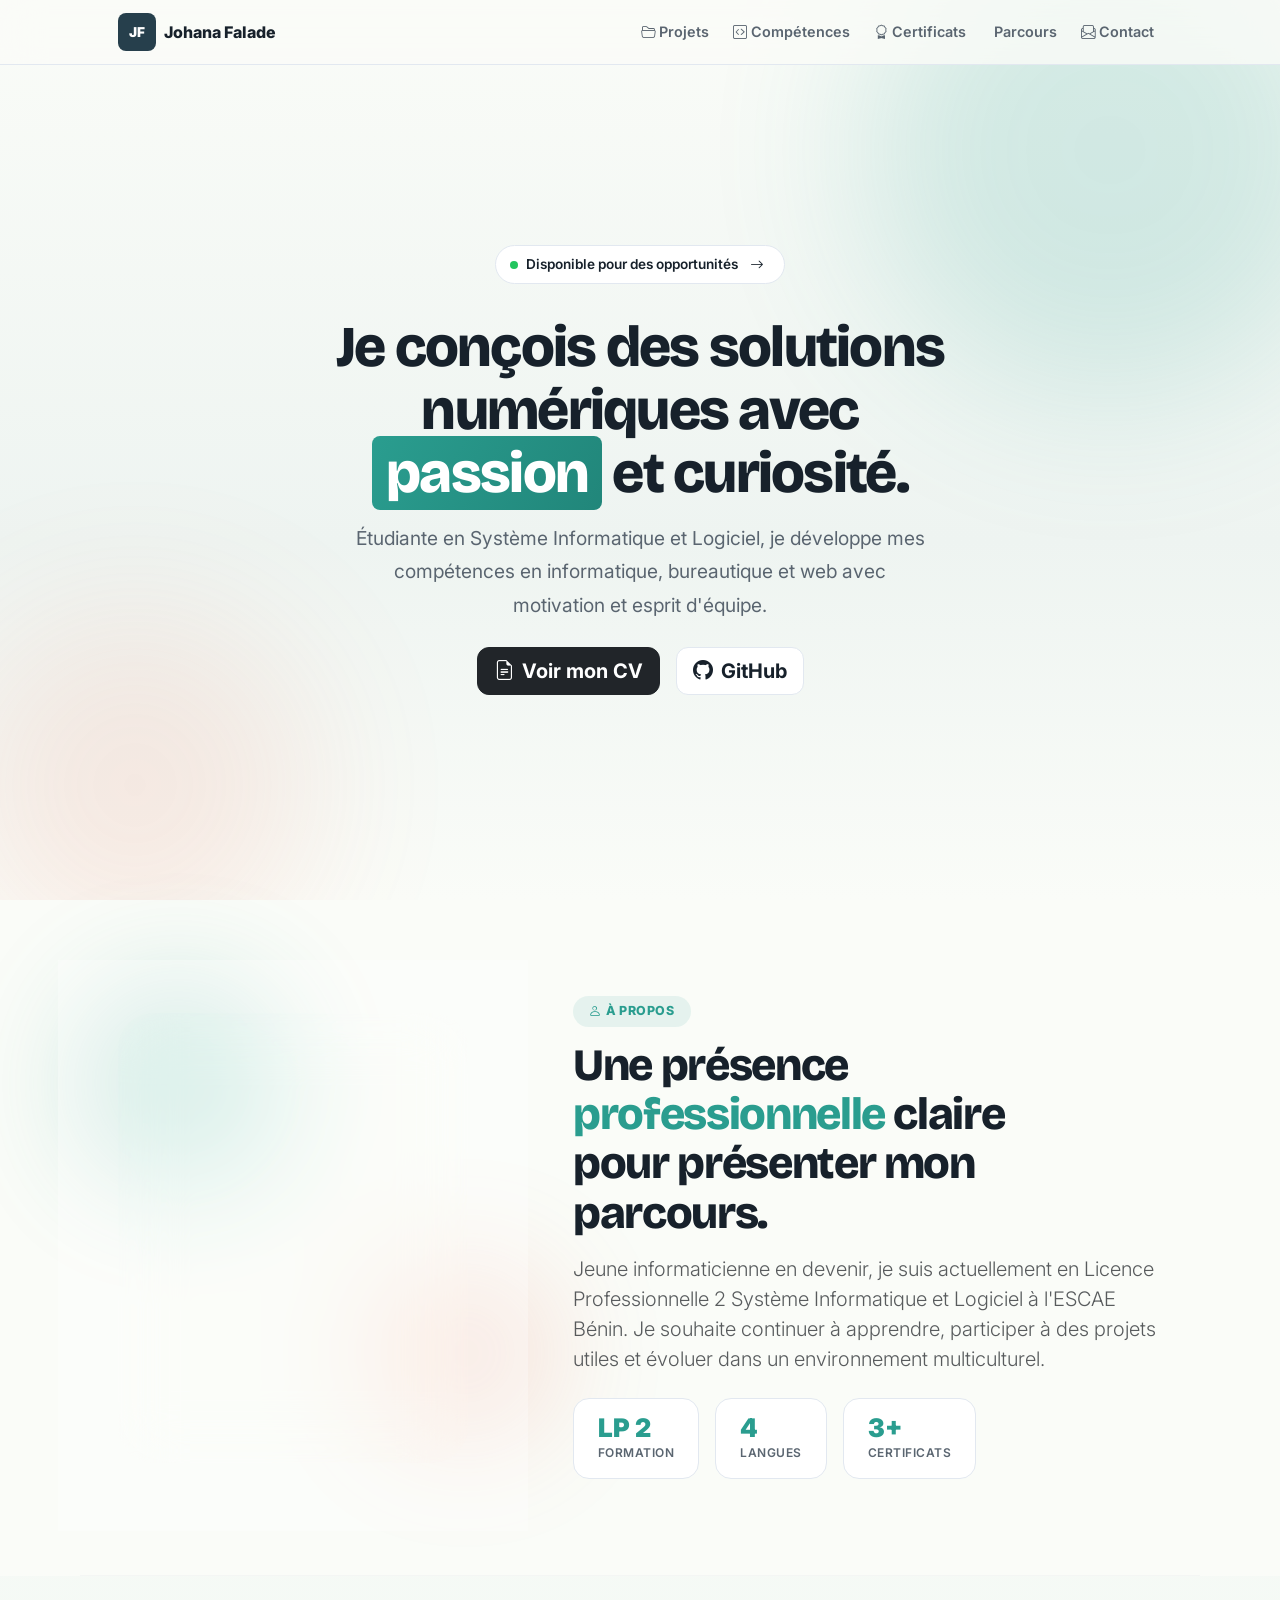
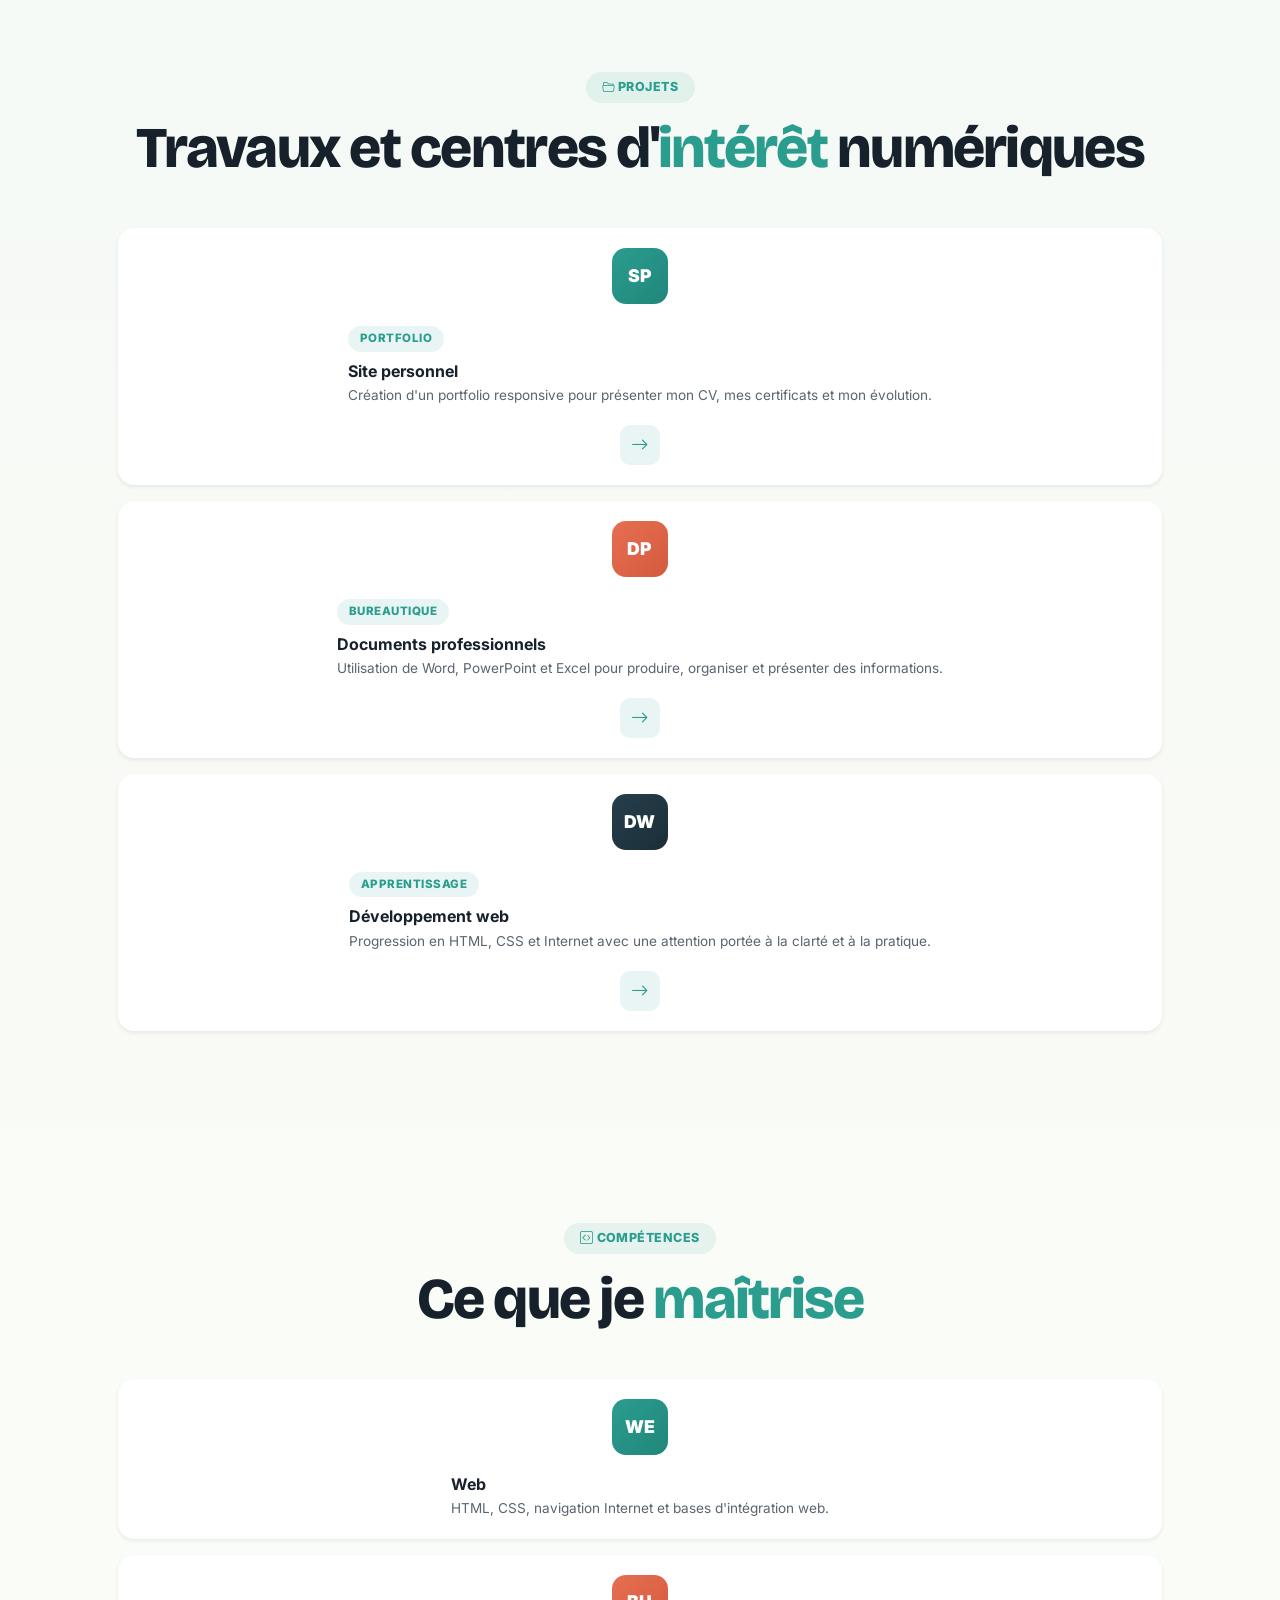
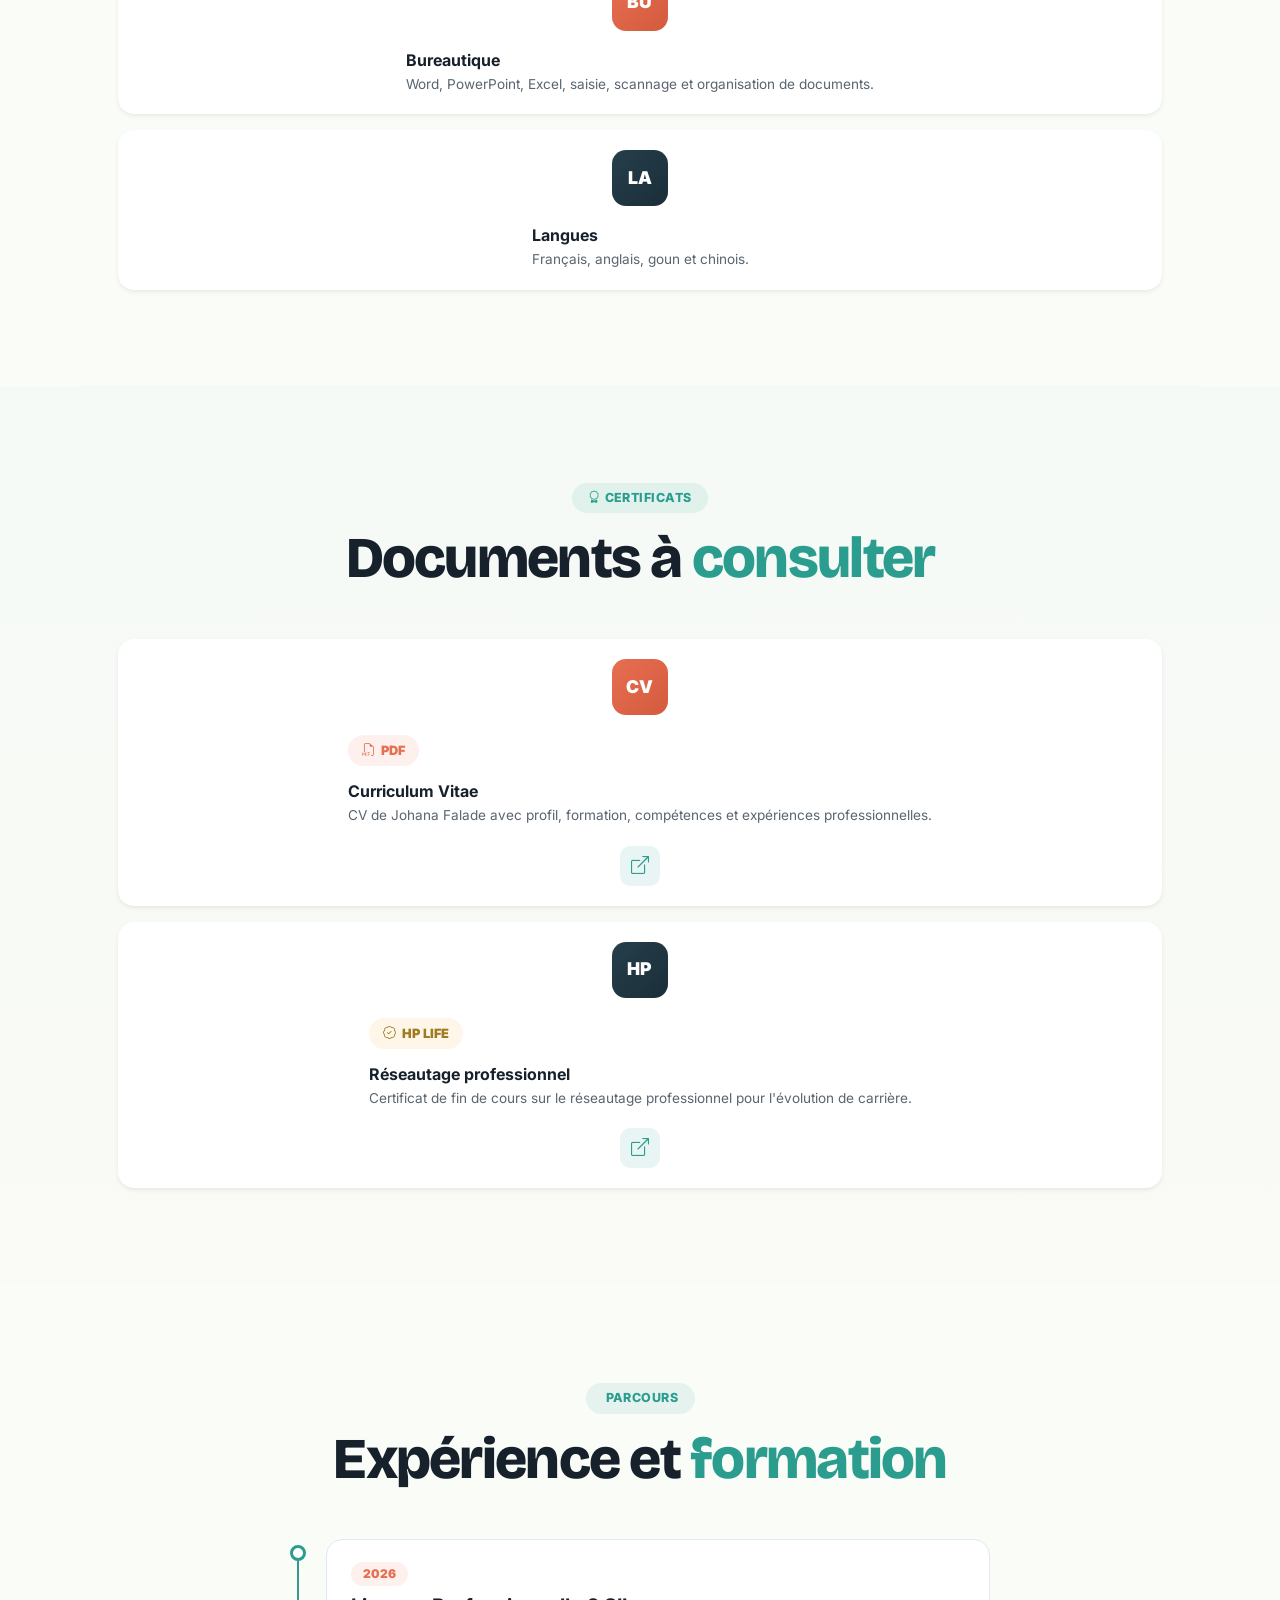
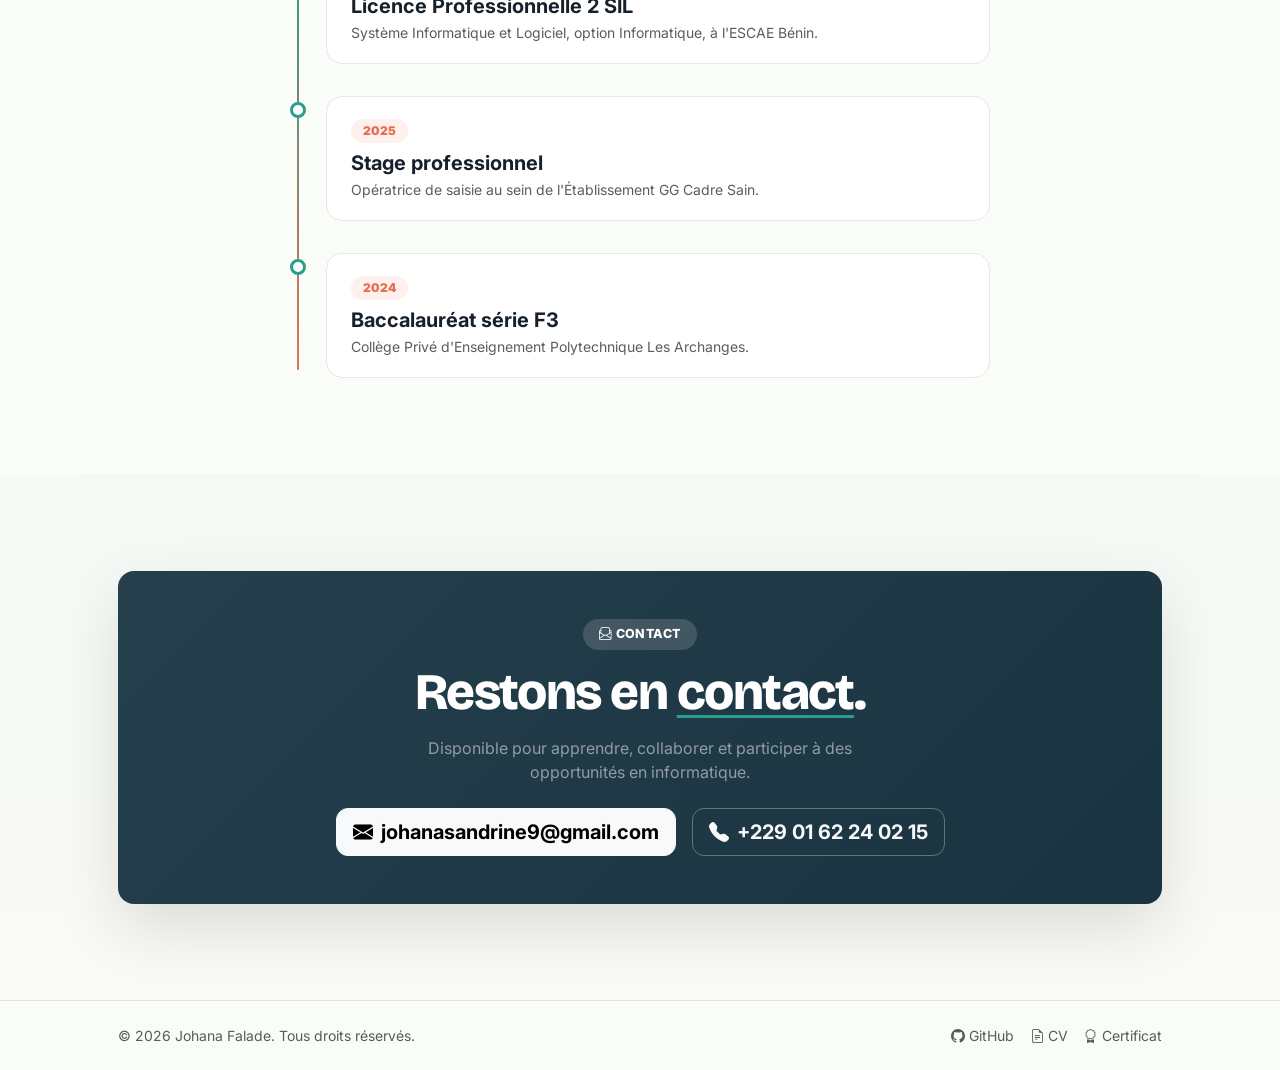
==== index.html @ c8b71f23 "Première version" ====
<!doctype html>
<html lang="fr" data-bs-theme="light">
  <head>
    <meta charset="utf-8" />
    <meta name="viewport" content="width=device-width, initial-scale=1" />
    <title>Portfolio — Johana Falade</title>
    <meta name="description" content="Portfolio de Johana Falade : CV, certificats, compétences et parcours en informatique." />
    <meta name="theme-color" content="#fafcf8" />
    <meta property="og:title" content="Portfolio — Johana Falade" />
    <meta property="og:description" content="Étudiante en Système Informatique et Logiciel." />
    <meta property="og:type" content="website" />

    <link rel="preconnect" href="https://fonts.googleapis.com" />
    <link rel="preconnect" href="https://fonts.gstatic.com" crossorigin />
    <link href="https://fonts.googleapis.com/css2?family=Bricolage+Grotesque:opsz,wght@12..96,400;12..96,700;12..96,800&display=swap" rel="stylesheet" />
    <link href="https://fonts.googleapis.com/css2?family=Inter:wght@400;500;600;700;800;900&display=swap" rel="stylesheet" />

    <link href="https://cdn.jsdelivr.net/npm/bootstrap@5.3.3/dist/css/bootstrap.min.css" rel="stylesheet" />
    <link href="https://cdn.jsdelivr.net/npm/bootstrap-icons@1.11.3/font/bootstrap-icons.min.css" rel="stylesheet" />

    <link rel="stylesheet" href="./styles.css" />
  </head>
  <body>

    <a href="#main-content" class="visually-hidden-focusable">Aller au contenu principal</a>

    <!-- NAVBAR -->
    <nav class="navbar navbar-expand-lg fixed-top js-header" id="siteNav">
      <div class="container px-4 px-lg-5">
        <a class="navbar-brand fw-800 d-flex align-items-center gap-2" href="#">
          <span class="jf-logo">JF</span>
          <span class="jf-brand-text">Johana Falade</span>
        </a>
        <button class="navbar-toggler border-0" type="button" data-bs-toggle="collapse" data-bs-target="#navCollapse" aria-controls="navCollapse" aria-label="Menu">
          <span class="navbar-toggler-icon"></span>
        </button>
        <div class="collapse navbar-collapse justify-content-end" id="navCollapse">
          <ul class="navbar-nav gap-1 gap-lg-2">
            <li class="nav-item"><a class="nav-link" href="#projets"><i class="bi bi-folder2-open me-1"></i>Projets</a></li>
            <li class="nav-item"><a class="nav-link" href="#competences"><i class="bi bi-code-square me-1"></i>Compétences</a></li>
            <li class="nav-item"><a class="nav-link" href="#certificats"><i class="bi bi-award me-1"></i>Certificats</a></li>
            <li class="nav-item"><a class="nav-link" href="#parcours"><i class="bi bi-route me-1"></i>Parcours</a></li>
            <li class="nav-item"><a class="nav-link" href="#contact"><i class="bi bi-envelope-paper me-1"></i>Contact</a></li>
          </ul>
        </div>
      </div>
    </nav>

    <main id="main-content">

      <!-- ===== HERO — CENTRÉE ===== -->
      <section class="jf-hero" id="accueil">
        <div class="container px-4 px-lg-5 position-relative" style="z-index:2">
          <div class="jf-hero-inner text-center">

            <!-- Badge pill -->
            <div class="js-reveal">
              <a href="#contact" class="jf-pill">
                <span class="jf-pill-dot"></span>
                Disponible pour des opportunités
                <i class="bi bi-arrow-right ms-1"></i>
              </a>
            </div>

            <!-- Titre -->
            <h1 class="jf-hero-title js-reveal">
              Je conçois des solutions<br />
              numériques avec<br />
              <span class="jf-highlight">passion</span> et curiosité.
            </h1>

            <!-- Sous-titre -->
            <p class="jf-hero-sub js-reveal">
              Étudiante en Système Informatique et Logiciel, je développe mes compétences
              en informatique, bureautique et web avec motivation et esprit d'équipe.
            </p>

            <!-- Boutons -->
            <div class="d-flex flex-wrap justify-content-center gap-3 mt-4 js-reveal">
              <a class="btn btn-dark btn-lg jf-btn" href="./assets/documents/johana-falade-cv.pdf" target="_blank" rel="noreferrer">
                <i class="bi bi-file-earmark-text me-2"></i>Voir mon CV
              </a>
              <a class="btn btn-light btn-lg jf-btn jf-btn--outline" href="https://github.com/Johana-Falade" target="_blank" rel="noreferrer">
                <i class="bi bi-github me-2"></i>GitHub
              </a>
            </div>

          </div>
        </div>

        <!-- Blobs décoratifs -->
        <div class="jf-blob jf-blob--teal"></div>
        <div class="jf-blob jf-blob--coral"></div>
      </section>

      <!-- ===== A PROPOS + PHOTO ===== -->
      <section class="py-5" id="apropos">
        <div class="container px-4 px-lg-5 py-lg-5">
          <div class="row align-items-center g-5">

            <!-- Photo glassmorphism -->
            <div class="col-lg-5 js-reveal">
              <div class="jf-photo-wrapper">
                <div class="jf-about-photo">
                  <img src="./assets/johana-falade-photo.png" alt="Portrait de Johana Falade" class="w-100 h-100" style="object-fit:cover;object-position:74% 24%" />
                </div>
              </div>
            </div>

            <!-- Texte -->
            <div class="col-lg-7 js-reveal">
              <span class="jf-chip"><i class="bi bi-person me-1"></i> À propos</span>
              <h2>Une présence <strong>professionnelle</strong> claire pour présenter mon parcours.</h2>
              <p class="lead text-muted">
                Jeune informaticienne en devenir, je suis actuellement en Licence Professionnelle 2
                Système Informatique et Logiciel à l'ESCAE Bénin. Je souhaite continuer à apprendre,
                participer à des projets utiles et évoluer dans un environnement multiculturel.
              </p>
              <div class="d-flex flex-wrap gap-3 mt-4">
                <div class="jf-stat">
                  <span class="jf-stat-value">LP 2</span>
                  <span class="jf-stat-label">Formation</span>
                </div>
                <div class="jf-stat">
                  <span class="jf-stat-value">4</span>
                  <span class="jf-stat-label">Langues</span>
                </div>
                <div class="jf-stat">
                  <span class="jf-stat-value">3+</span>
                  <span class="jf-stat-label">Certificats</span>
                </div>
              </div>
            </div>

          </div>
        </div>
      </section>

      <hr class="container my-0 border-top opacity-25" />

      <!-- ===== PROJETS ===== -->
      <section class="py-5 jf-section-alt" id="projets">
        <div class="container px-4 px-lg-5 py-lg-5">
          <div class="text-center mb-5 js-reveal">
            <span class="jf-chip"><i class="bi bi-folder2-open me-1"></i> Projets</span>
            <h2>Travaux et centres d'<strong>intérêt</strong> numériques</h2>
          </div>
          <div class="d-flex flex-column gap-3">
            <div class="js-reveal">
              <div class="card jf-card-row border-0 shadow-sm">
                <div class="jf-card-avatar bg-gradient-teal">SP</div>
                <div class="jf-card-body">
                  <span class="jf-badge">Portfolio</span>
                  <h3 class="jf-card-title">Site personnel</h3>
                  <p class="jf-card-desc">Création d'un portfolio responsive pour présenter mon CV, mes certificats et mon évolution.</p>
                </div>
                <a href="https://github.com/Johana-Falade" target="_blank" rel="noreferrer" class="jf-card-action">
                  <i class="bi bi-arrow-right"></i>
                </a>
              </div>
            </div>
            <div class="js-reveal">
              <div class="card jf-card-row border-0 shadow-sm">
                <div class="jf-card-avatar bg-gradient-coral">DP</div>
                <div class="jf-card-body">
                  <span class="jf-badge">Bureautique</span>
                  <h3 class="jf-card-title">Documents professionnels</h3>
                  <p class="jf-card-desc">Utilisation de Word, PowerPoint et Excel pour produire, organiser et présenter des informations.</p>
                </div>
                <a href="./assets/documents/johana-falade-cv.pdf" target="_blank" rel="noreferrer" class="jf-card-action">
                  <i class="bi bi-arrow-right"></i>
                </a>
              </div>
            </div>
            <div class="js-reveal">
              <div class="card jf-card-row border-0 shadow-sm">
                <div class="jf-card-avatar bg-gradient-deep">DW</div>
                <div class="jf-card-body">
                  <span class="jf-badge">Apprentissage</span>
                  <h3 class="jf-card-title">Développement web</h3>
                  <p class="jf-card-desc">Progression en HTML, CSS et Internet avec une attention portée à la clarté et à la pratique.</p>
                </div>
                <a href="#competences" class="jf-card-action">
                  <i class="bi bi-arrow-right"></i>
                </a>
              </div>
            </div>
          </div>
        </div>
      </section>

      <!-- ===== COMPETENCES ===== -->
      <section class="py-5" id="competences">
        <div class="container px-4 px-lg-5 py-lg-5">
          <div class="text-center mb-5 js-reveal">
            <span class="jf-chip"><i class="bi bi-code-square me-1"></i> Compétences</span>
            <h2>Ce que je <strong>maîtrise</strong></h2>
          </div>
          <div class="d-flex flex-column gap-3">
            <div class="js-reveal">
              <div class="card jf-card-row border-0 shadow-sm">
                <div class="jf-card-avatar bg-gradient-teal">WE</div>
                <div class="jf-card-body">
                  <h3 class="jf-card-title">Web</h3>
                  <p class="jf-card-desc mb-0">HTML, CSS, navigation Internet et bases d'intégration web.</p>
                </div>
              </div>
            </div>
            <div class="js-reveal">
              <div class="card jf-card-row border-0 shadow-sm">
                <div class="jf-card-avatar bg-gradient-coral">BU</div>
                <div class="jf-card-body">
                  <h3 class="jf-card-title">Bureautique</h3>
                  <p class="jf-card-desc mb-0">Word, PowerPoint, Excel, saisie, scannage et organisation de documents.</p>
                </div>
              </div>
            </div>
            <div class="js-reveal">
              <div class="card jf-card-row border-0 shadow-sm">
                <div class="jf-card-avatar bg-gradient-deep">LA</div>
                <div class="jf-card-body">
                  <h3 class="jf-card-title">Langues</h3>
                  <p class="jf-card-desc mb-0">Français, anglais, goun et chinois.</p>
                </div>
              </div>
            </div>
          </div>
        </div>
      </section>

      <hr class="container my-0 border-top opacity-25" />

      <!-- ===== CERTIFICATS ===== -->
      <section class="py-5 jf-section-alt" id="certificats">
        <div class="container px-4 px-lg-5 py-lg-5">
          <div class="text-center mb-5 js-reveal">
            <span class="jf-chip"><i class="bi bi-award me-1"></i> Certificats</span>
            <h2>Documents à <strong>consulter</strong></h2>
          </div>
          <div class="d-flex flex-column gap-3">
            <div class="js-reveal">
              <div class="card jf-card-row border-0 shadow-sm">
                <div class="jf-card-avatar bg-gradient-coral">CV</div>
                <div class="jf-card-body">
                  <span class="jf-badge-doc jf-badge-doc--red"><i class="bi bi-filetype-pdf"></i> PDF</span>
                  <h3 class="jf-card-title">Curriculum Vitae</h3>
                  <p class="jf-card-desc mb-0">CV de Johana Falade avec profil, formation, compétences et expériences professionnelles.</p>
                </div>
                <a class="jf-card-action" href="./assets/documents/johana-falade-cv.pdf" target="_blank" rel="noreferrer">
                  <i class="bi bi-box-arrow-up-right"></i>
                </a>
              </div>
            </div>
            <div class="js-reveal">
              <div class="card jf-card-row border-0 shadow-sm">
                <div class="jf-card-avatar bg-gradient-deep">HP</div>
                <div class="jf-card-body">
                  <span class="jf-badge-doc jf-badge-doc--gold"><i class="bi bi-patch-check"></i> HP LIFE</span>
                  <h3 class="jf-card-title">Réseautage professionnel</h3>
                  <p class="jf-card-desc mb-0">Certificat de fin de cours sur le réseautage professionnel pour l'évolution de carrière.</p>
                </div>
                <a class="jf-card-action" href="./assets/documents/certificat-hp-life-reseautage.pdf" target="_blank" rel="noreferrer">
                  <i class="bi bi-box-arrow-up-right"></i>
                </a>
              </div>
            </div>
          </div>
        </div>
      </section>

      <!-- ===== PARCOURS ===== -->
      <section class="py-5" id="parcours">
        <div class="container px-4 px-lg-5 py-lg-5">
          <div class="text-center mb-5 js-reveal">
            <span class="jf-chip"><i class="bi bi-route me-1"></i> Parcours</span>
            <h2>Expérience et <strong>formation</strong></h2>
          </div>
          <div class="jf-timeline">
            <article class="jf-timeline-item js-reveal">
              <div class="jf-timeline-dot"></div>
              <div class="jf-timeline-body">
                <span class="jf-timeline-year">2026</span>
                <h3 class="fw-bold fs-5 mb-1">Licence Professionnelle 2 SIL</h3>
                <p class="text-muted small mb-0">Système Informatique et Logiciel, option Informatique, à l'ESCAE Bénin.</p>
              </div>
            </article>
            <article class="jf-timeline-item js-reveal">
              <div class="jf-timeline-dot"></div>
              <div class="jf-timeline-body">
                <span class="jf-timeline-year">2025</span>
                <h3 class="fw-bold fs-5 mb-1">Stage professionnel</h3>
                <p class="text-muted small mb-0">Opératrice de saisie au sein de l'Établissement GG Cadre Sain.</p>
              </div>
            </article>
            <article class="jf-timeline-item js-reveal">
              <div class="jf-timeline-dot"></div>
              <div class="jf-timeline-body">
                <span class="jf-timeline-year">2024</span>
                <h3 class="fw-bold fs-5 mb-1">Baccalauréat série F3</h3>
                <p class="text-muted small mb-0">Collège Privé d'Enseignement Polytechnique Les Archanges.</p>
              </div>
            </article>
          </div>
        </div>
      </section>

      <hr class="container my-0 border-top opacity-25" />

      <!-- ===== CONTACT ===== -->
      <section class="py-5 jf-section-alt" id="contact">
        <div class="container px-4 px-lg-5 py-lg-5">
          <div class="jf-contact rounded-4 p-4 p-md-5 text-center js-reveal">
            <span class="jf-chip jf-chip--light"><i class="bi bi-envelope-paper me-1"></i> Contact</span>
            <h2 class="text-white">Restons en <strong>contact</strong>.</h2>
            <p class="text-white-50 mb-4 mx-auto" style="max-width:520px">Disponible pour apprendre, collaborer et participer à des opportunités en informatique.</p>
            <div class="d-flex flex-wrap justify-content-center gap-3">
              <a class="btn btn-light btn-lg jf-btn" href="mailto:johanasandrine9@gmail.com"><i class="bi bi-envelope-fill me-2"></i>johanasandrine9@gmail.com</a>
              <a class="btn btn-outline-light btn-lg jf-btn" href="tel:+2290162240215"><i class="bi bi-telephone-fill me-2"></i>+229 01 62 24 02 15</a>
            </div>
          </div>
        </div>
      </section>

    </main>

    <!-- FOOTER -->
    <footer class="py-4 border-top">
      <div class="container px-4 px-lg-5">
        <div class="d-flex flex-column flex-md-row justify-content-between align-items-center gap-3">
          <p class="text-muted small mb-0">&copy; 2026 Johana Falade. Tous droits réservés.</p>
          <div class="d-flex gap-3">
            <a href="https://github.com/Johana-Falade" target="_blank" rel="noreferrer" class="text-muted small text-decoration-none"><i class="bi bi-github me-1"></i>GitHub</a>
            <a href="./assets/documents/johana-falade-cv.pdf" target="_blank" rel="noreferrer" class="text-muted small text-decoration-none"><i class="bi bi-file-earmark-text me-1"></i>CV</a>
            <a href="./assets/documents/certificat-hp-life-reseautage.pdf" target="_blank" rel="noreferrer" class="text-muted small text-decoration-none"><i class="bi bi-award me-1"></i>Certificat</a>
          </div>
        </div>
      </div>
    </footer>

    <script src="https://cdn.jsdelivr.net/npm/bootstrap@5.3.3/dist/js/bootstrap.bundle.min.js"></script>
    <script src="./script.js"></script>
  </body>
</html>
---- styles.css ----
/* ============================================================
   JOHANA FALADE — PORTFOLIO v3
   Hero centrée + Photo dans À propos
   ============================================================ */

:root {
  --jf-paper: #fafcf8;
  --jf-ink: #17212b;
  --jf-muted: #5a6570;
  --jf-teal: #2a9d8f;
  --jf-teal-10: rgba(42, 157, 143, 0.10);
  --jf-coral: #e76f51;
  --jf-coral-10: rgba(231, 111, 81, 0.10);
  --jf-gold: #e8b44f;
  --jf-gold-10: rgba(232, 180, 79, 0.12);
  --jf-deep: #263f4c;
  --jf-line: #e2e8f0;
  --jf-white: #ffffff;
  --jf-radius: 16px;
  --jf-radius-lg: 24px;
  --jf-tr: 0.3s cubic-bezier(0.4, 0, 0.2, 1);
}

/* --- Base --- */
html { scroll-behavior: smooth; scroll-padding-top: 80px; }

body {
  font-family: 'Inter', system-ui, -apple-system, sans-serif;
  background: var(--jf-paper);
  color: var(--jf-ink);
  -webkit-font-smoothing: antialiased;
}

@media (prefers-reduced-motion: reduce) {
  *, *::before, *::after {
    animation-duration: 0.01ms !important;
    transition-duration: 0.01ms !important;
    scroll-behavior: auto !important;
  }
}

/* ============================================================
   NAVBAR
   ============================================================ */
.jf-logo {
  display: grid;
  width: 38px;
  height: 38px;
  place-items: center;
  background: var(--jf-deep);
  color: var(--jf-white);
  border-radius: 8px;
  font-size: 0.85rem;
  font-weight: 900;
  flex-shrink: 0;
}

.jf-brand-text { font-weight: 800; font-size: 1rem; color: var(--jf-ink); }

.navbar {
  background: rgba(250, 252, 248, 0.8);
  backdrop-filter: blur(20px);
  -webkit-backdrop-filter: blur(20px);
  border-bottom: 1px solid var(--jf-line);
  transition: background var(--jf-tr), box-shadow var(--jf-tr);
}

.navbar.js-scrolled {
  background: rgba(250, 252, 248, 0.95);
  box-shadow: 0 2px 20px rgba(0, 0, 0, 0.06);
}

.navbar-nav .nav-link {
  color: var(--jf-muted);
  font-weight: 600;
  font-size: 0.9rem;
  padding: 8px 14px;
  border-radius: 8px;
  transition: color var(--jf-tr), background var(--jf-tr);
}

.navbar-nav .nav-link:hover,
.navbar-nav .nav-link.active {
  color: var(--jf-teal);
  background: var(--jf-teal-10);
}

@media (max-width: 991.98px) {
  .navbar-collapse {
    background: var(--jf-white);
    border-radius: 0 0 12px 12px;
    box-shadow: 0 12px 32px rgba(0, 0, 0, 0.08);
    padding: 8px 0;
  }
  .navbar-nav .nav-link { padding: 12px 20px; }
}

/* ============================================================
   HERO — CENTRÉE
   ============================================================ */
.jf-hero {
  position: relative;
  min-height: 100vh;
  display: flex;
  align-items: center;
  justify-content: center;
  overflow: hidden;
  background: linear-gradient(180deg, var(--jf-paper) 0%, #eef4f1 60%, var(--jf-paper) 100%);
}

.jf-hero-inner {
  max-width: 820px;
  margin: 0 auto;
  padding: 120px 0 80px;
}

/* --- Pill badge --- */
.jf-pill {
  display: inline-flex;
  align-items: center;
  gap: 8px;
  padding: 8px 20px 8px 14px;
  background: var(--jf-white);
  border: 1px solid var(--jf-line);
  border-radius: 100px;
  font-size: 0.85rem;
  font-weight: 600;
  color: var(--jf-ink);
  text-decoration: none;
  margin-bottom: 32px;
  transition: border-color var(--jf-tr), box-shadow var(--jf-tr);
}

.jf-pill:hover {
  border-color: var(--jf-teal);
  box-shadow: 0 4px 16px rgba(42, 157, 143, 0.12);
  color: var(--jf-ink);
}

.jf-pill-dot {
  width: 8px;
  height: 8px;
  background: #22c55e;
  border-radius: 50%;
  animation: jf-pulse 2s ease-in-out infinite;
}

@keyframes jf-pulse {
  0%, 100% { opacity: 1; transform: scale(1); }
  50% { opacity: 0.5; transform: scale(1.3); }
}

/* --- Titre --- */
.jf-hero-title {
  font-size: clamp(2.8rem, 6vw, 5rem);
  font-weight: 900;
  line-height: 1.08;
  letter-spacing: -0.035em;
  color: var(--jf-ink);
  margin-bottom: 24px;
}

/* --- Highlight --- */
.jf-highlight {
  display: inline;
  background: linear-gradient(120deg, var(--jf-teal) 0%, #21867a 100%);
  color: var(--jf-white);
  padding: 2px 14px;
  border-radius: 8px;
  font-style: normal;
}

/* --- Sous-titre --- */
.jf-hero-sub {
  font-size: clamp(1rem, 1.8vw, 1.2rem);
  color: var(--jf-muted);
  line-height: 1.75;
  max-width: 580px;
  margin: 0 auto;
}

/* --- Blobs --- */
.jf-blob {
  position: absolute;
  border-radius: 50%;
  filter: blur(80px);
  pointer-events: none;
  z-index: 0;
}

.jf-blob--teal {
  width: 500px; height: 500px;
  background: var(--jf-teal);
  opacity: 0.18;
  top: -100px; right: -80px;
}

.jf-blob--coral {
  width: 350px; height: 350px;
  background: var(--jf-coral);
  opacity: 0.12;
  bottom: -60px; left: -40px;
}

@media (max-width: 767.98px) {
  .jf-hero-inner { padding: 140px 0 60px; }
  .jf-blob { display: none; }
}

/* ============================================================
   BUTTONS
   ============================================================ */
.jf-btn {
  border-radius: 12px !important;
  font-weight: 700;
  transition: transform var(--jf-tr), box-shadow var(--jf-tr);
}

.jf-btn:hover {
  transform: translateY(-2px);
  box-shadow: 0 8px 24px rgba(0, 0, 0, 0.10);
}

.jf-btn--outline {
  border: 1px solid var(--jf-line) !important;
  color: var(--jf-ink) !important;
  background: var(--jf-white) !important;
}

.jf-btn--outline:hover {
  border-color: #ccc !important;
}

/* ============================================================
   CHIPS & BADGES
   ============================================================ */
.jf-chip {
  display: inline-flex;
  align-items: center;
  padding: 6px 16px;
  background: var(--jf-teal-10);
  color: var(--jf-teal);
  font-size: 0.78rem;
  font-weight: 800;
  letter-spacing: 0.04em;
  text-transform: uppercase;
  border-radius: 100px;
  margin-bottom: 14px;
}

.jf-chip--light {
  background: rgba(255, 255, 255, 0.15);
  color: var(--jf-white);
}

.jf-badge {
  display: inline-block;
  padding: 4px 12px;
  background: var(--jf-teal-10);
  color: var(--jf-teal);
  font-size: 0.72rem;
  font-weight: 800;
  letter-spacing: 0.04em;
  text-transform: uppercase;
  border-radius: 100px;
  margin-bottom: 10px;
}

.jf-badge-doc {
  display: inline-flex;
  align-items: center;
  gap: 6px;
  padding: 6px 14px;
  font-size: 0.8rem;
  font-weight: 900;
  border-radius: 100px;
  margin-bottom: 16px;
}

.jf-badge-doc--red { background: var(--jf-coral-10); color: var(--jf-coral); }
.jf-badge-doc--gold { background: var(--jf-gold-10); color: #a07a20; }

/* ============================================================
   LINKS
   ============================================================ */
.jf-link {
  display: inline-flex;
  align-items: center;
  gap: 6px;
  color: var(--jf-teal);
  font-weight: 700;
  font-size: 0.92rem;
  text-decoration: none;
  transition: gap var(--jf-tr), color var(--jf-tr);
}

.jf-link:hover { gap: 10px; color: #1e8a7e; }

/* ============================================================
   A PROPOS — PHOTO GLASSMORPHISM
   ============================================================ */
.jf-photo-wrapper {
  position: relative;
  width: 100%;
  max-width: 420px;
}

/* Blobs derriere la photo pour render le glass visible */
.jf-photo-wrapper::before,
.jf-photo-wrapper::after {
  content: '';
  position: absolute;
  border-radius: 50%;
  filter: blur(60px);
  z-index: 0;
  pointer-events: none;
}

.jf-photo-wrapper::before {
  width: 200px;
  height: 200px;
  background: var(--jf-teal);
  opacity: 0.25;
  top: -30px;
  left: -40px;
}

.jf-photo-wrapper::after {
  width: 180px;
  height: 180px;
  background: var(--jf-coral);
  opacity: 0.2;
  bottom: 20px;
  right: -30px;
}

.jf-about-photo {
  position: relative;
  z-index: 1;
  width: 350px;
  height: 450px;
  border-radius: 36px;
  background: rgba(255, 255, 255, 0.3);
  backdrop-filter: blur(30px) saturate(1.2);
  -webkit-backdrop-filter: blur(30px) saturate(1.2);
  border: 8px solid rgba(255, 255, 255, 0.45);
  box-shadow:
    0 8px 40px rgba(0, 0, 0, 0.06),
    0 2px 8px rgba(0, 0, 0, 0.03),
    inset 0 2px 0 rgba(255, 255, 255, 0.6),
    inset 0 -2px 0 rgba(255, 255, 255, 0.2);
  overflow: hidden;
  transition: transform var(--jf-tr), box-shadow var(--jf-tr);
}

.jf-about-photo:hover {
  transform: translateY(-8px) scale(1.015);
  border-color: rgba(255, 255, 255, 0.6);
  box-shadow:
    0 20px 60px rgba(42, 157, 143, 0.15),
    0 8px 20px rgba(0, 0, 0, 0.06),
    inset 0 2px 0 rgba(255, 255, 255, 0.7),
    inset 0 -2px 0 rgba(255, 255, 255, 0.3);
}

.jf-about-photo img {
  border-radius: 28px;
}

/* --- Stats --- */
.jf-stat {
  display: flex;
  flex-direction: column;
  padding: 16px 24px;
  background: var(--jf-white);
  border: 1px solid var(--jf-line);
  border-radius: var(--jf-radius);
  min-width: 90px;
}

.jf-stat-value {
  font-size: 1.6rem;
  font-weight: 900;
  color: var(--jf-teal);
  line-height: 1;
  margin-bottom: 4px;
}

.jf-stat-label {
  font-size: 0.75rem;
  font-weight: 600;
  color: var(--jf-muted);
  text-transform: uppercase;
  letter-spacing: 0.04em;
}

@media (max-width: 991.98px) {
  .jf-photo-wrapper {
    max-width: 320px;
    margin: 0 auto;
  }
}

/* ============================================================
   CARDS — ROW STYLE (liste propre)
   ============================================================ */
.jf-card-row {
  display: flex;
  align-items: center;
  gap: 20px;
  padding: 20px 24px;
  background: var(--jf-white);
  border-radius: var(--jf-radius);
  transition: transform var(--jf-tr), box-shadow var(--jf-tr);
}

.jf-card-row:hover {
  transform: translateY(-3px);
  box-shadow: 0 12px 32px rgba(0, 0, 0, 0.08) !important;
}

.jf-card-avatar {
  flex-shrink: 0;
  width: 56px;
  height: 56px;
  display: flex;
  align-items: center;
  justify-content: center;
  border-radius: 14px;
  color: var(--jf-white);
  font-size: 1.1rem;
  font-weight: 900;
  letter-spacing: 0.02em;
}

.jf-card-body {
  flex: 1;
  min-width: 0;
}

.jf-card-title {
  font-size: 1rem;
  font-weight: 700;
  color: var(--jf-ink);
  margin-bottom: 4px;
}

.jf-card-desc {
  font-size: 0.85rem;
  color: var(--jf-muted);
  line-height: 1.5;
  margin-bottom: 0;
}

.jf-card-action {
  flex-shrink: 0;
  width: 40px;
  height: 40px;
  display: flex;
  align-items: center;
  justify-content: center;
  color: var(--jf-teal);
  background: var(--jf-teal-10);
  border-radius: 10px;
  text-decoration: none;
  font-size: 1.1rem;
  transition: background var(--jf-tr), color var(--jf-tr);
}

.jf-card-action:hover {
  background: var(--jf-teal);
  color: var(--jf-white);
}

/* Responsive : stack sur mobile */
@media (max-width: 575.98px) {
  .jf-card-row {
    flex-wrap: wrap;
    gap: 12px;
  }
  .jf-card-action {
    margin-left: auto;
  }
}

.bg-gradient-teal { background: linear-gradient(135deg, var(--jf-teal) 0%, #21867a 100%); }
.bg-gradient-coral { background: linear-gradient(135deg, var(--jf-coral) 0%, #d45a3d 100%); }
.bg-gradient-deep { background: linear-gradient(135deg, var(--jf-deep) 0%, #1a2e38 100%); }

/* ============================================================
   TIMELINE
   ============================================================ */
.jf-timeline {
  position: relative;
  max-width: 700px;
  margin: 0 auto;
  padding-left: 36px;
}

.jf-timeline::before {
  content: '';
  position: absolute;
  left: 7px; top: 8px; bottom: 8px;
  width: 2px;
  background: linear-gradient(180deg, var(--jf-teal) 0%, var(--jf-coral) 100%);
  border-radius: 2px;
}

.jf-timeline-item { position: relative; padding-bottom: 32px; }
.jf-timeline-item:last-child { padding-bottom: 0; }

.jf-timeline-dot {
  position: absolute;
  left: -36px; top: 6px;
  width: 16px; height: 16px;
  background: var(--jf-white);
  border: 3px solid var(--jf-teal);
  border-radius: 50%;
  z-index: 1;
  transition: background var(--jf-tr), transform var(--jf-tr);
}

.jf-timeline-item:hover .jf-timeline-dot {
  background: var(--jf-teal);
  transform: scale(1.25);
}

.jf-timeline-body {
  padding: 20px 24px;
  background: var(--jf-white);
  border: 1px solid var(--jf-line);
  border-radius: var(--jf-radius);
  transition: transform var(--jf-tr), box-shadow var(--jf-tr);
}

.jf-timeline-item:hover .jf-timeline-body {
  transform: translateX(4px);
  box-shadow: 0 8px 24px rgba(0, 0, 0, 0.06);
}

.jf-timeline-year {
  display: inline-block;
  padding: 3px 12px;
  background: var(--jf-coral-10);
  color: var(--jf-coral);
  font-size: 0.75rem;
  font-weight: 900;
  border-radius: 100px;
  margin-bottom: 8px;
}

/* ============================================================
   CONTACT
   ============================================================ */
.jf-contact {
  background: linear-gradient(135deg, var(--jf-deep) 0%, #1a3340 100%);
  box-shadow: 0 24px 64px rgba(0, 0, 0, 0.12);
}

.jf-contact .jf-btn { text-align: left; font-weight: 700; }
.jf-contact .btn-outline-light { border-color: rgba(255, 255, 255, 0.3); }
.jf-contact .btn-outline-light:hover { background: rgba(255, 255, 255, 0.1); border-color: rgba(255, 255, 255, 0.5); }

/* ============================================================
   SECTION TITLES — BOLD EFFECTS
   ============================================================ */
.jf-hero-title,
section h2 {
  font-family: 'Bricolage Grotesque', serif;
  font-size: clamp(2.2rem, 4.5vw, 3.8rem);
  font-weight: 800;
  line-height: 1.1;
  letter-spacing: -0.03em;
  color: var(--jf-ink);
  margin-bottom: 16px;
}

section h2 strong,
section h2 b {
  color: var(--jf-teal);
}

/* Variantes par section */
#apropos h2 {
  font-size: clamp(2rem, 3.5vw, 3rem);
  max-width: 500px;
}

#projets h2,
#certificats h2,
#competences h2,
#parcours h2 {
  text-align: center;
}

#contact h2 {
  color: var(--jf-white);
  text-align: center;
  font-size: clamp(2.2rem, 4vw, 3.4rem);
}

#contact h2 strong {
  color: var(--jf-white);
  text-decoration: underline;
  text-decoration-color: var(--jf-teal);
  text-underline-offset: 6px;
  text-decoration-thickness: 3px;
}

/* ============================================================
   SECTION ALT
   ============================================================ */
.jf-section-alt {
  background: linear-gradient(180deg, rgba(42, 157, 143, 0.025) 0%, rgba(231, 111, 81, 0.015) 100%);
}

/* ============================================================
   ANIMATIONS
   ============================================================ */
.js-reveal {
  opacity: 0;
  transform: translateY(28px);
  transition: opacity 0.6s cubic-bezier(0.4, 0, 0.2, 1), transform 0.6s cubic-bezier(0.4, 0, 0.2, 1);
}

.js-reveal.is-visible {
  opacity: 1;
  transform: translateY(0);
}

hr.container { max-width: 1120px; }
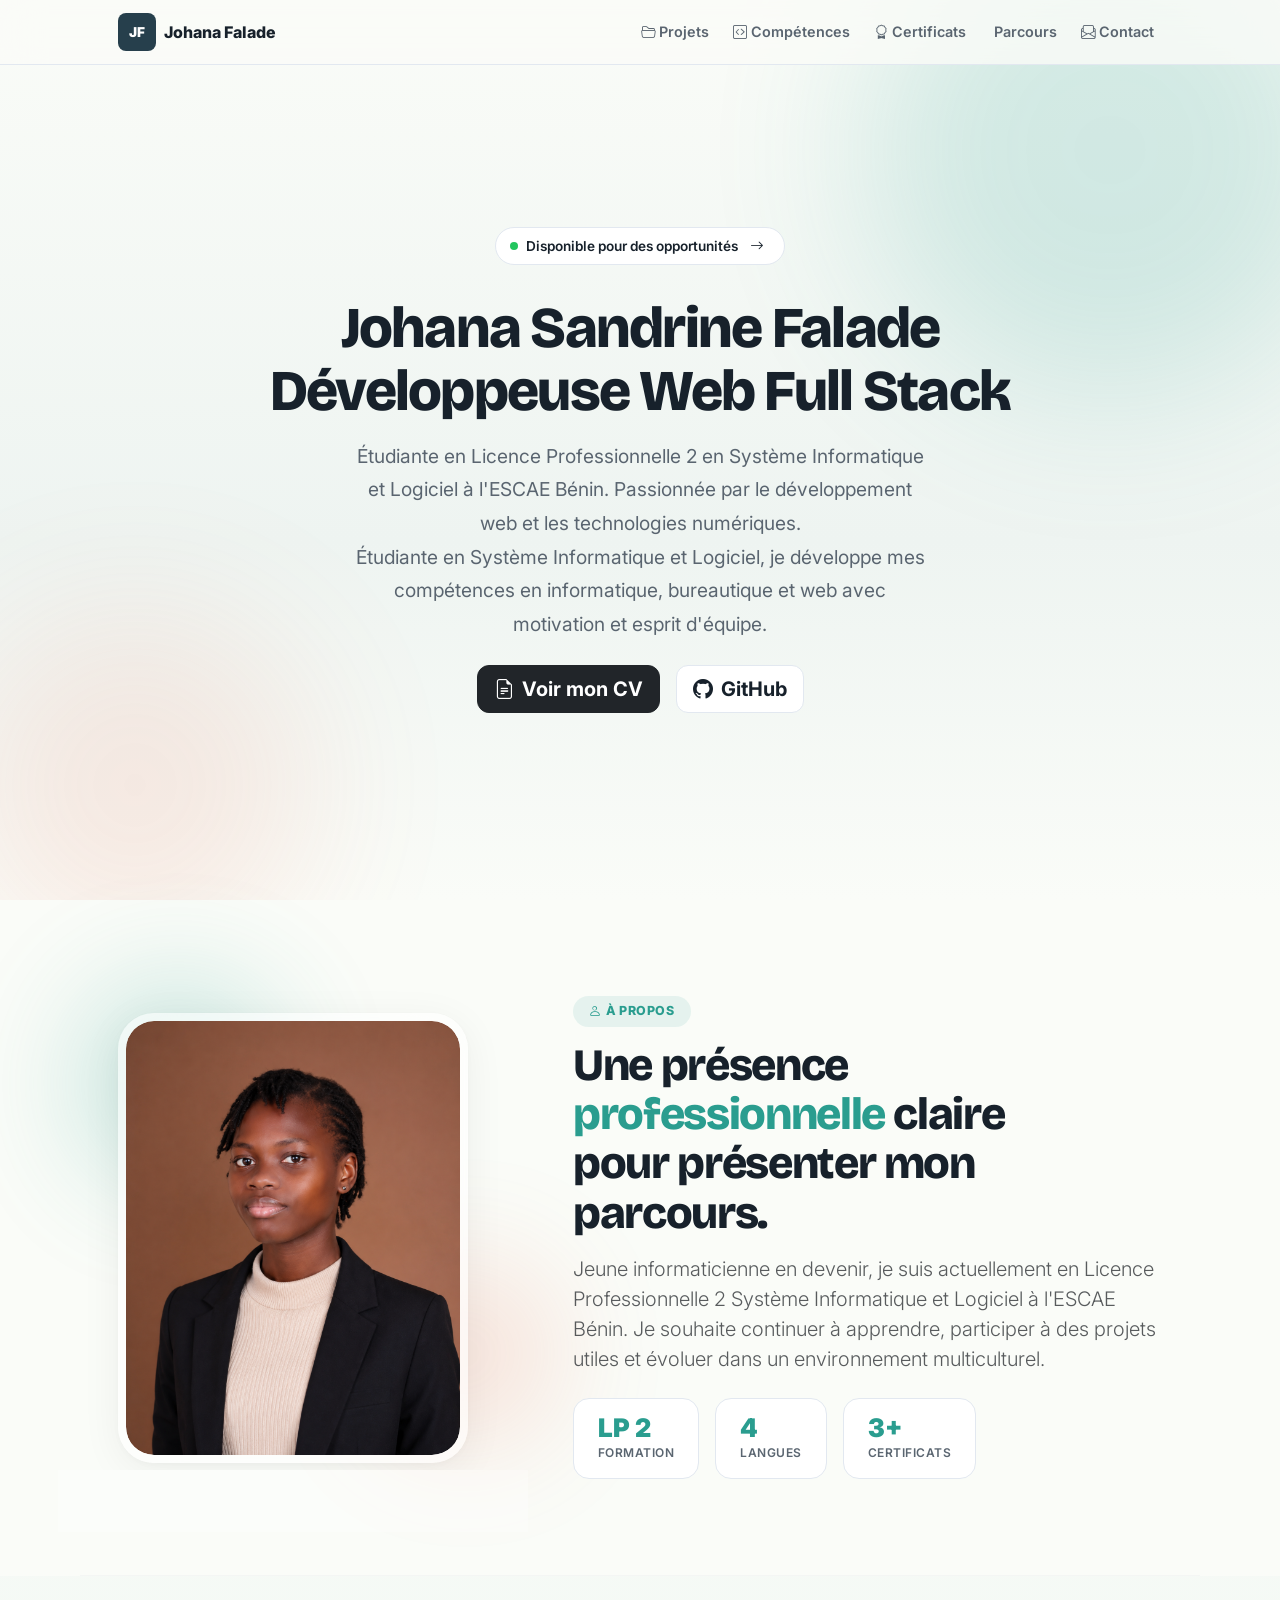
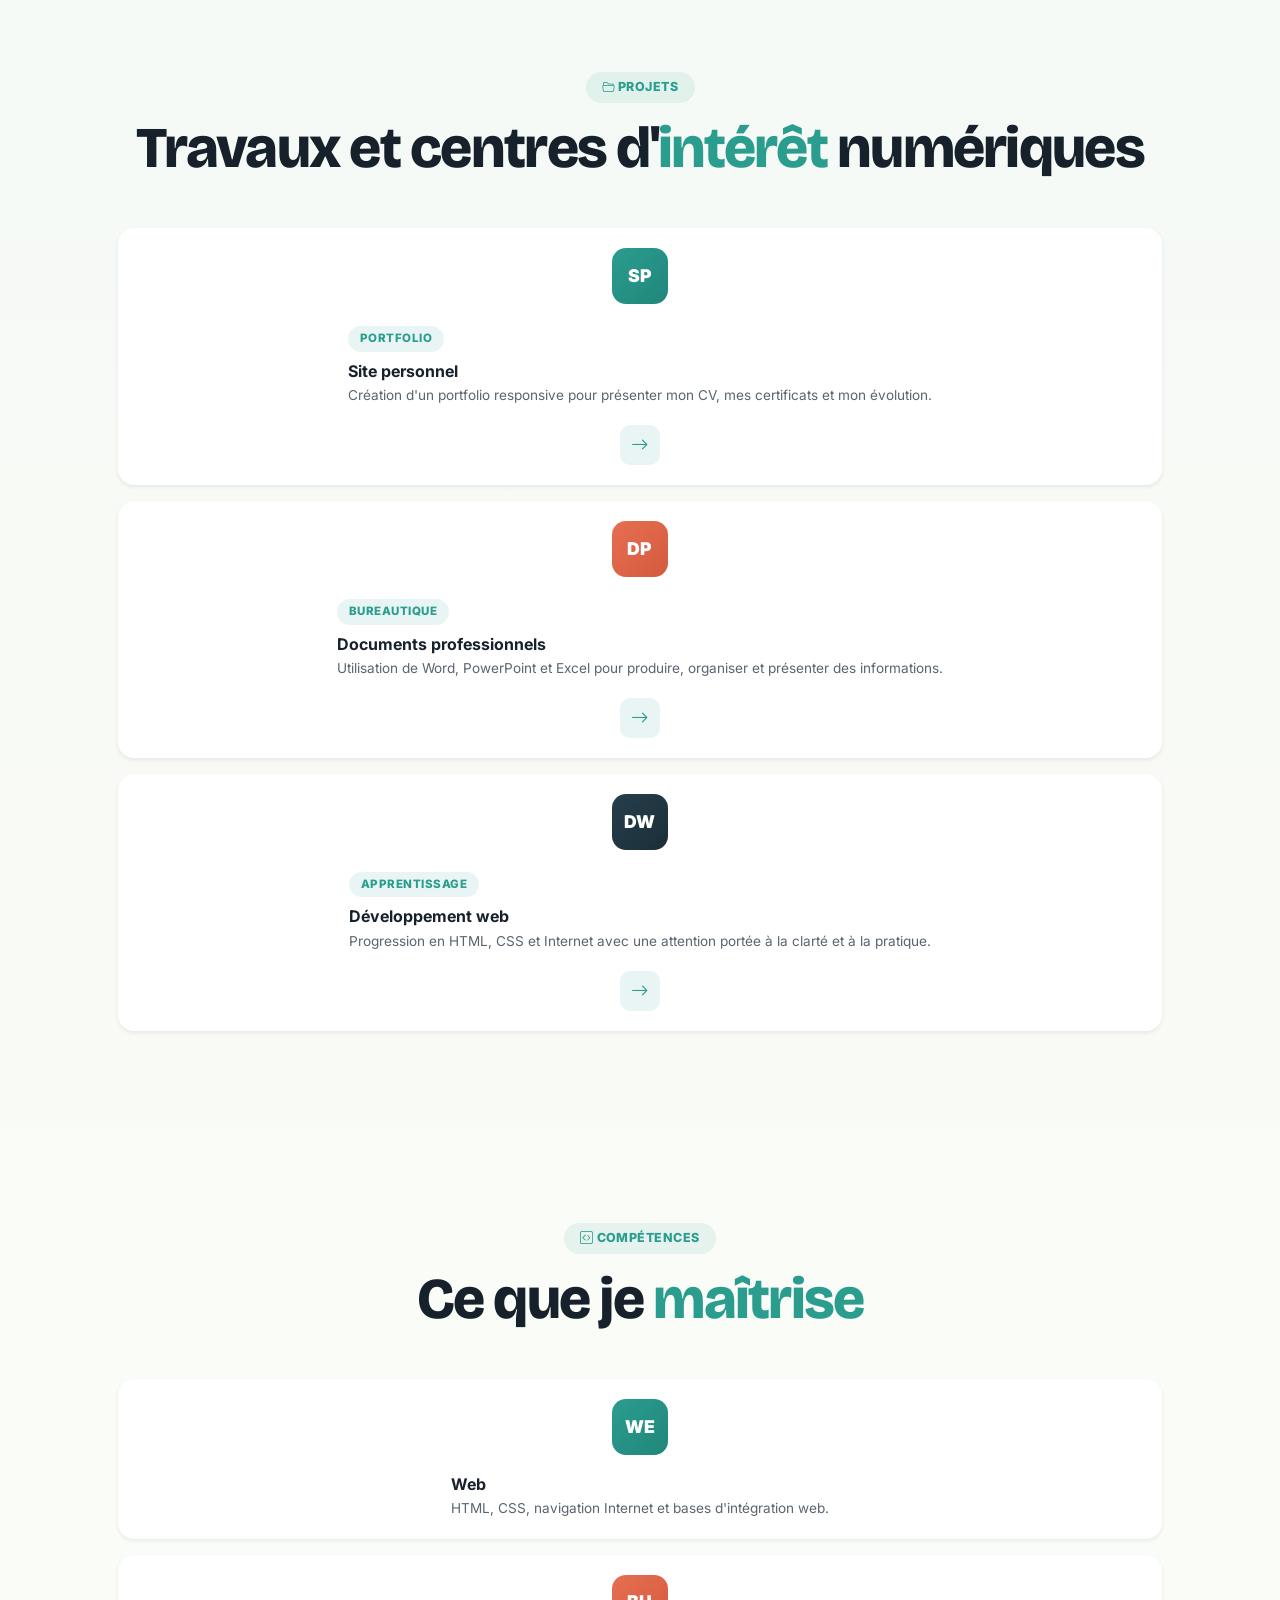
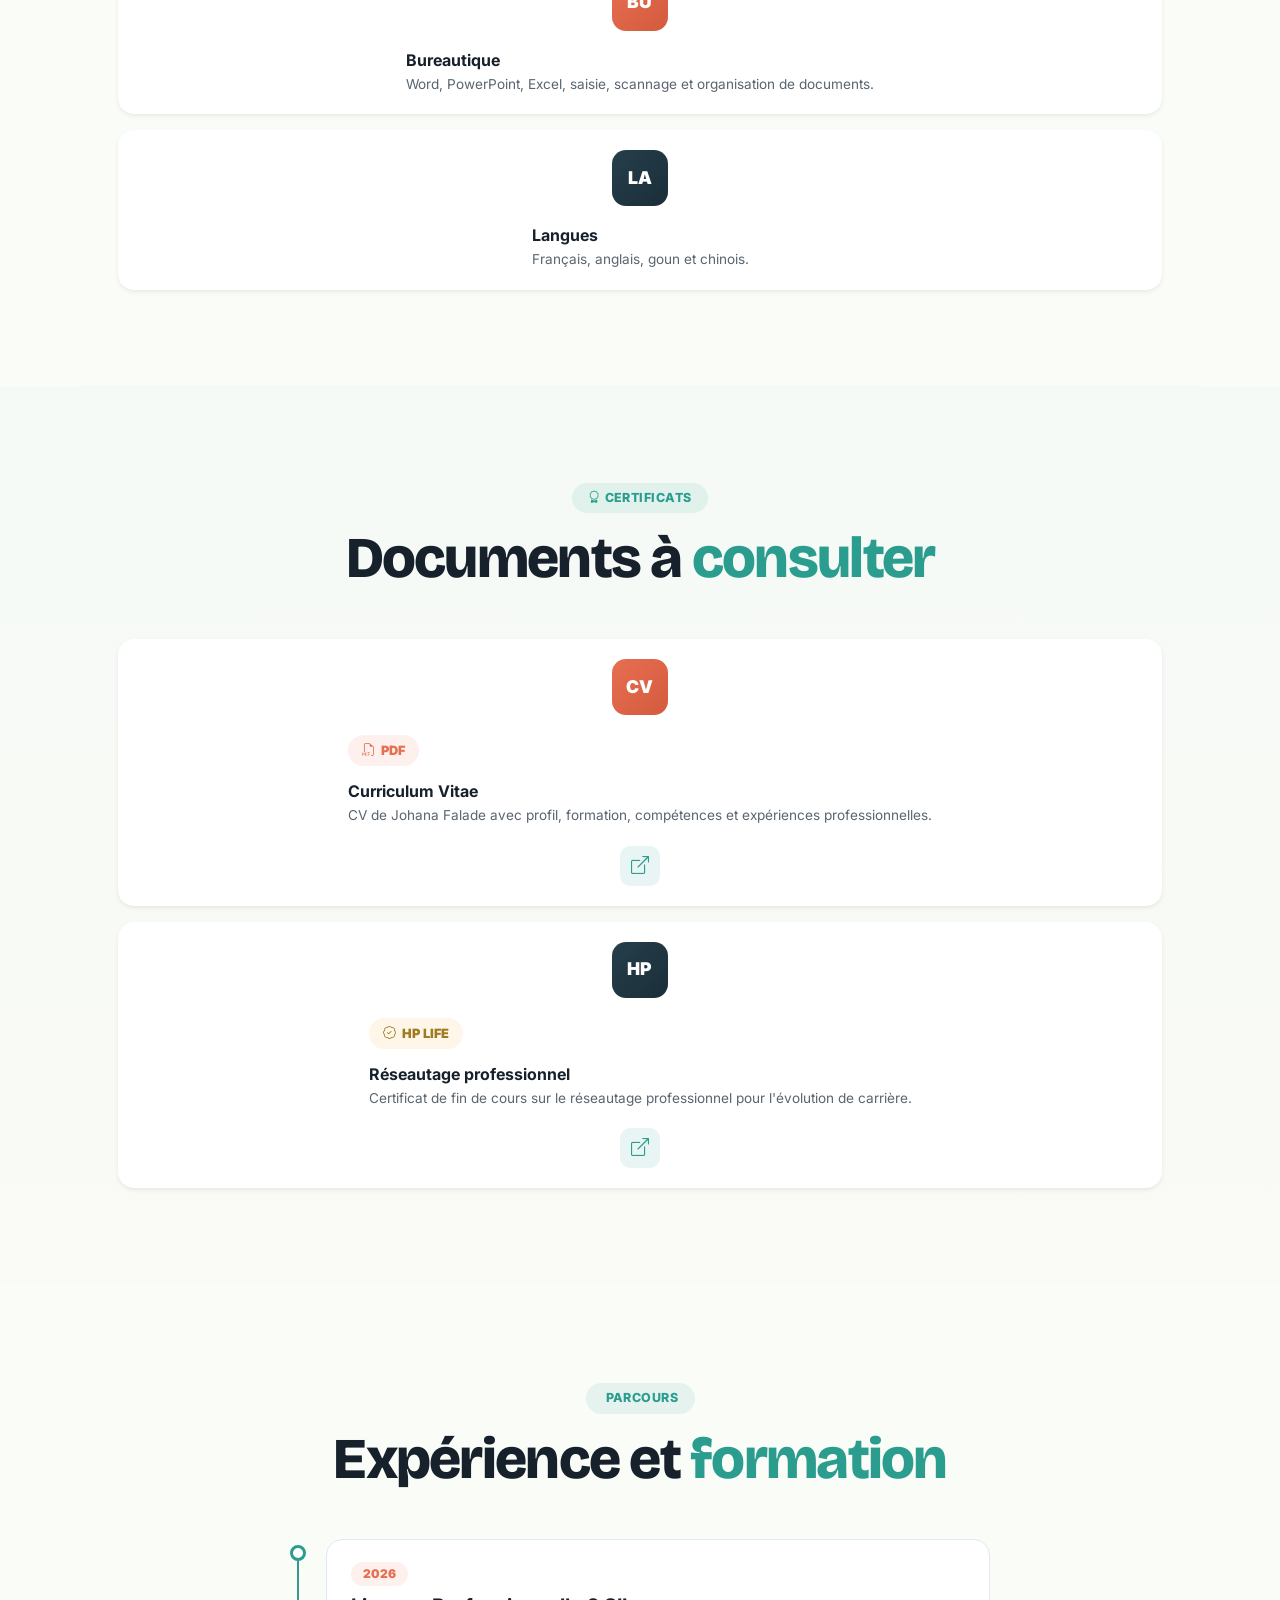
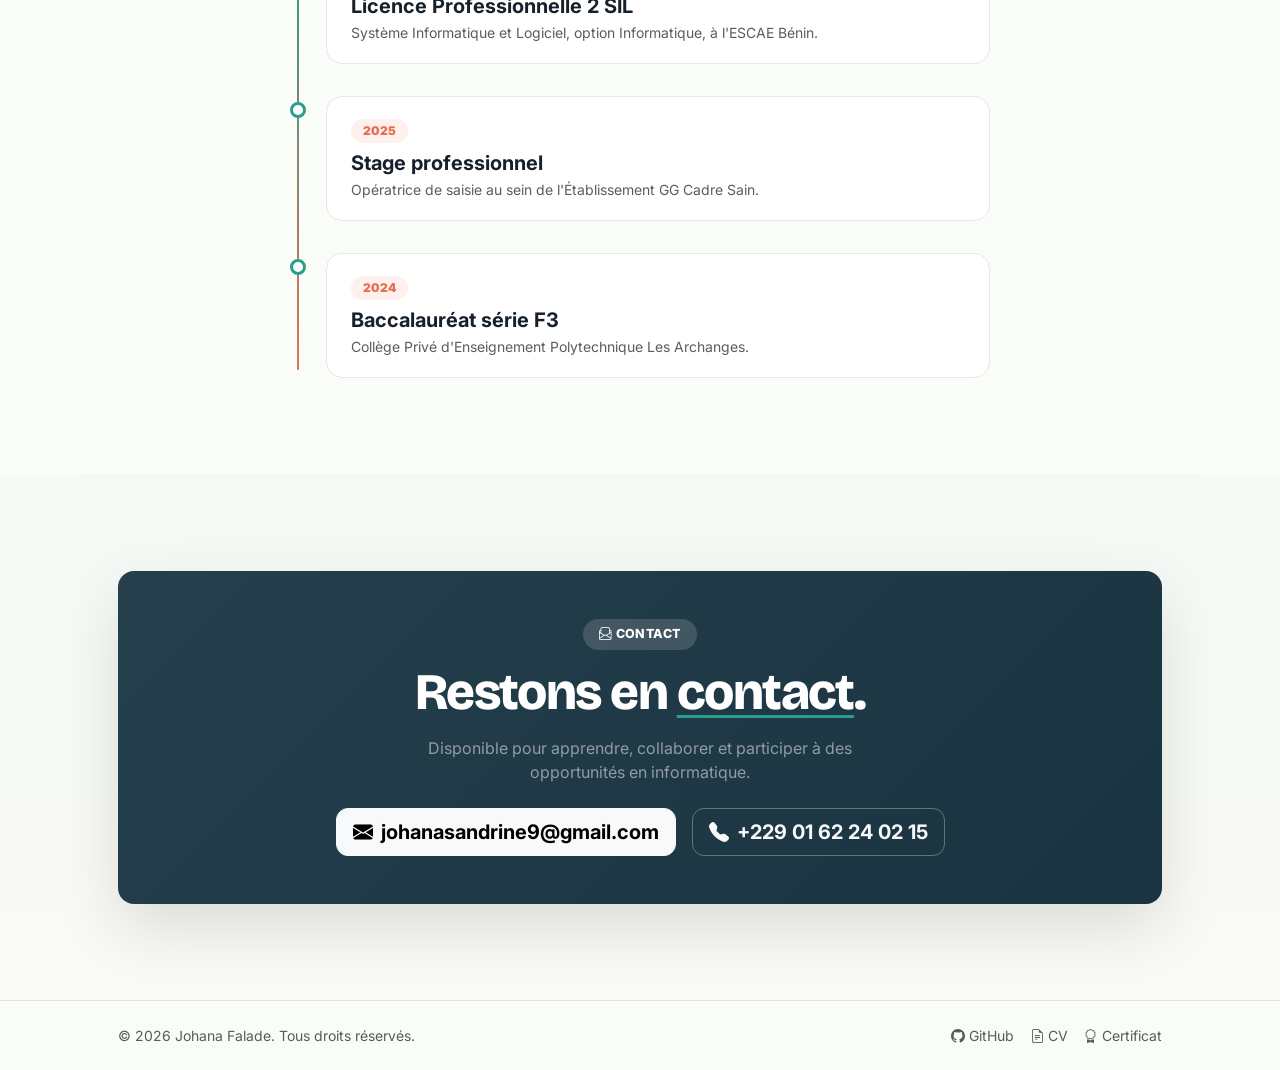
==== commit 4704df55: "Ajout du sitemap et du robots.txt" ====
--- a/index.html
+++ b/index.html
@@ -2,8 +2,12 @@
 <html lang="fr" data-bs-theme="light">
   <head>
     <meta charset="utf-8" />
-    <meta name="viewport" content="width=device-width, initial-scale=1" />
-    <title>Portfolio — Johana Falade</title>
+    <title>Johana Sandrine Falade | Développeuse Web Full Stack | Portfolio</title>
+    <meta name="description" content="Portfolio officiel de Johana Sandrine Falade, développeuse web au Bénin. Découvrez mes projets, mes compétences, mon parcours et mes réalisations.">
+    <meta name="author" content="Johana Sandrine Falade">
+
+<meta name="robots" content="index, follow">
+    
     <meta name="description" content="Portfolio de Johana Falade : CV, certificats, compétences et parcours en informatique." />
     <meta name="theme-color" content="#fafcf8" />
     <meta property="og:title" content="Portfolio — Johana Falade" />
@@ -63,11 +67,15 @@
             </div>
 
             <!-- Titre -->
-            <h1 class="jf-hero-title js-reveal">
-              Je conçois des solutions<br />
-              numériques avec<br />
-              <span class="jf-highlight">passion</span> et curiosité.
-            </h1>
+             <h1 class="jf-hero-title js-reveal">
+                  Johana Sandrine Falade<br>
+                  Développeuse Web Full Stack
+             </h1>
+
+<p class="jf-hero-sub js-reveal">
+    Étudiante en Licence Professionnelle 2 en Système Informatique et Logiciel à l'ESCAE Bénin. Passionnée par le développement web et les technologies numériques.
+</p>
+             
 
             <!-- Sous-titre -->
             <p class="jf-hero-sub js-reveal">
